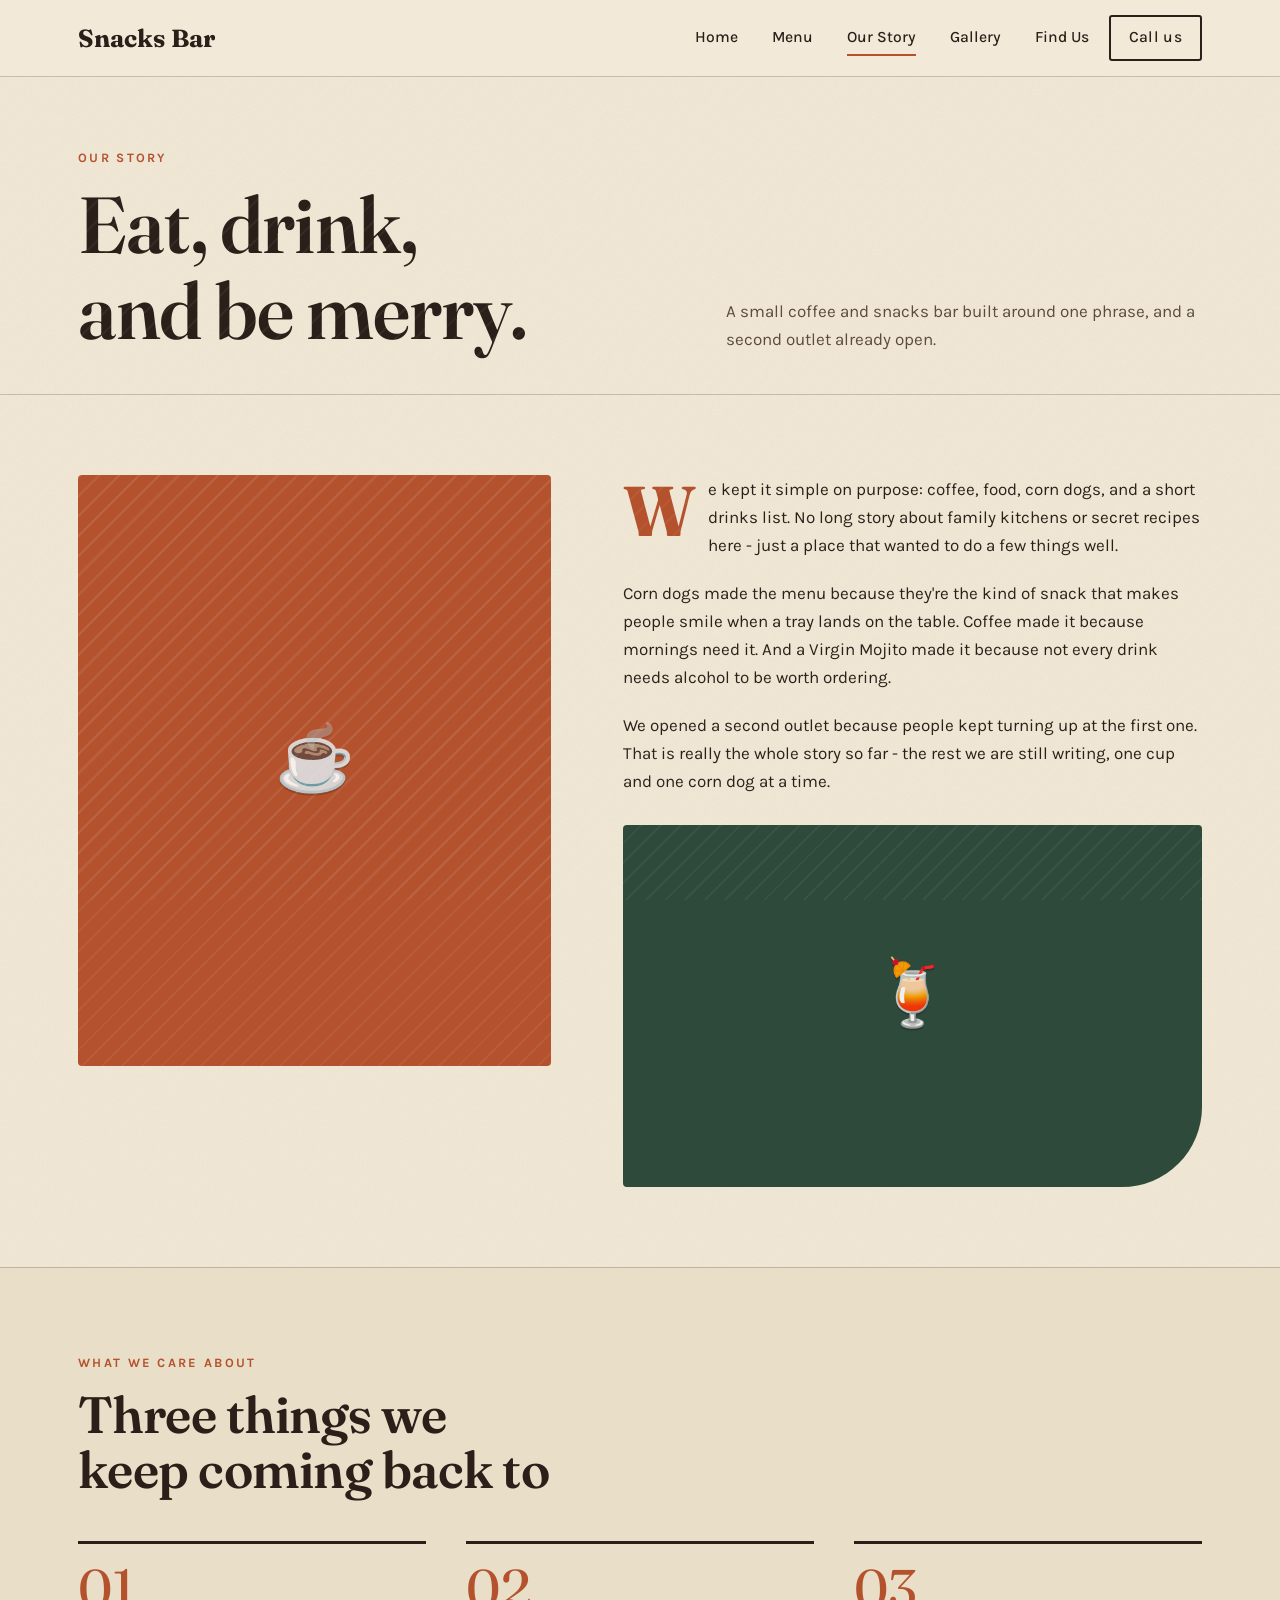
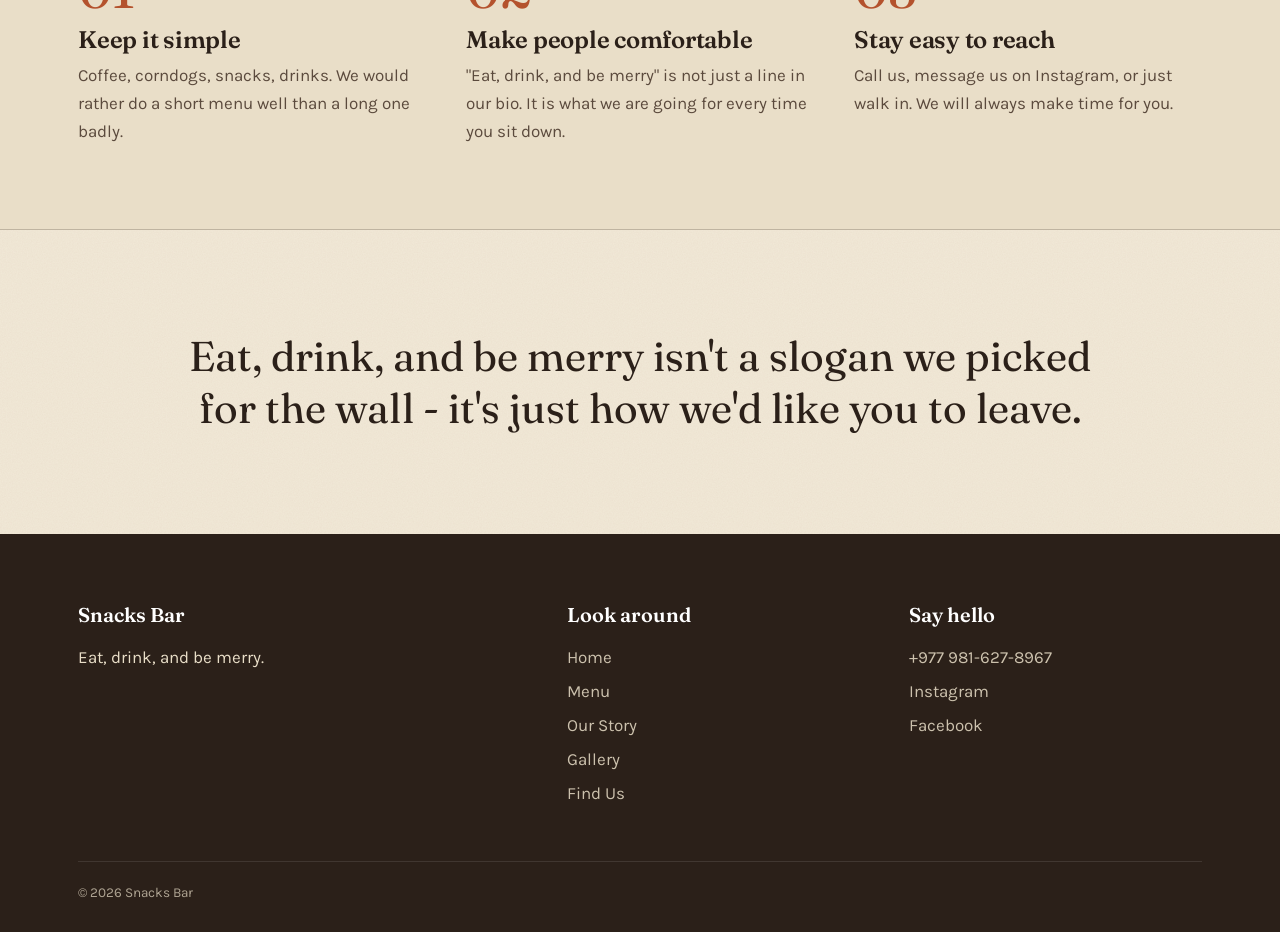
==== about.html @ d89cacc2 "message" ====
<!DOCTYPE html>
<html lang="en">
<head>
<meta charset="utf-8">
<meta name="viewport" content="width=device-width, initial-scale=1">
<title>Our Story | Snacks Bar</title>
<meta name="description" content="How Snacks Bar got started, and what we care about: coffee, corndogs, snacks and drinks.">
<link rel="stylesheet" href="assets/style.css">
</head>
<body data-page="about">
<div id="site-head"></div>
<div class="page-top"><div class="wrap">
  <div><span class="eyebrow">Our story</span><h1>Eat, drink,<br>and be merry.</h1></div>
  <p>A small coffee and snacks bar built around one phrase, and a second outlet already open.</p>
</div></div>

<div class="wrap about-grid">
  <div>
    <div class="tile tone-terra"><span class="g">☕</span></div>
  </div>
  <div class="prose">
    <p>We kept it simple on purpose: coffee, food, corn dogs, and a short drinks list. No long story about family kitchens or secret recipes here - just a place that wanted to do a few things well.</p>
    <p>Corn dogs made the menu because they're the kind of snack that makes people smile when a tray lands on the table. Coffee made it because mornings need it. And a Virgin Mojito made it because not every drink needs alcohol to be worth ordering.</p>
    <p>We opened a second outlet because people kept turning up at the first one. That is really the whole story so far - the rest we are still writing, one cup and one corn dog at a time.</p>
    <div class="tile tone-green b"><span class="g">🍹</span></div>
  </div>
</div>

<section class="rules">
  <div class="wrap">
    <span class="eyebrow">What we care about</span>
    <h2>Three things we<br>keep coming back to</h2>
    <ol>
      <li><h3>Keep it simple</h3><p>Coffee, corndogs, snacks, drinks. We would rather do a short menu well than a long one badly.</p></li>
      <li><h3>Make people comfortable</h3><p>"Eat, drink, and be merry" is not just a line in our bio. It is what we are going for every time you sit down.</p></li>
      <li><h3>Stay easy to reach</h3><p>Call us, message us on Instagram, or just walk in. We will always make time for you.</p></li>
    </ol>
  </div>
</section>

<section class="pull"><div class="wrap">
  <blockquote>Eat, drink, and be merry isn't a slogan we picked for the wall - it's just how we'd like you to leave.</blockquote>
</div></section>
<div id="site-foot"></div>
<script src="assets/data.js"></script>
<script src="assets/site.js"></script>
</body>
</html>
---- assets/style.css ----
@import url('https://fonts.googleapis.com/css2?family=Fraunces:ital,opsz,wght@0,9..144,400;0,9..144,600;0,9..144,700;1,9..144,400&family=Karla:wght@400;500;700&family=Noto+Serif+Devanagari:wght@500;700&display=swap');

:root {
  --paper: #f2e9d8;
  --paper-2: #e9dec8;
  --ink: #2b2019;
  --ink-soft: #5b4a3d;
  --terra: #b4522d;
  --terra-dk: #8f3d1e;
  --green: #2e4a3b;
  --green-dk: #213629;
  --mustard: #d6a240;
  --line: rgba(43, 32, 25, .22);
  --serif: 'Fraunces', Georgia, serif;
  --sans: 'Karla', system-ui, sans-serif;
  --deva: 'Noto Serif Devanagari', serif;
  --wrap: 1180px;
}

* { box-sizing: border-box; margin: 0; padding: 0; }
html { scroll-behavior: smooth; }
body {
  font-family: var(--sans);
  font-size: 17px;
  line-height: 1.65;
  color: var(--ink);
  background-color: var(--paper);
  background-image: url("data:image/svg+xml;utf8,<svg xmlns='http://www.w3.org/2000/svg' width='160' height='160'><filter id='n'><feTurbulence type='fractalNoise' baseFrequency='.8' numOctaves='2' stitchTiles='stitch'/><feColorMatrix values='0 0 0 0 .3  0 0 0 0 .2  0 0 0 0 .1  0 0 0 .07 0'/></filter><rect width='100%' height='100%' filter='url(%23n)'/></svg>");
}
img { max-width: 100%; display: block; }
a { color: inherit; }
.wrap { max-width: var(--wrap); margin: 0 auto; padding: 0 28px; }

h1, h2, h3 { font-family: var(--serif); font-weight: 600; line-height: 1.08; letter-spacing: -.01em; }
h1 { font-size: clamp(2.8rem, 6.2vw, 5.4rem); }
h2 { font-size: clamp(2rem, 4vw, 3.2rem); }
h3 { font-size: 1.5rem; }
em { font-style: italic; font-weight: 400; }
.eyebrow { font-size: .8rem; letter-spacing: .18em; text-transform: uppercase; font-weight: 700; color: var(--terra); margin-bottom: 14px; display: block; }
.deva { font-family: var(--deva); }

/* ---------- header ---------- */
.site-head { position: sticky; top: 0; z-index: 50; background: var(--paper); border-bottom: 1px solid var(--line); }
.site-head .wrap { display: flex; align-items: center; justify-content: space-between; height: 76px; }
.brand { text-decoration: none; display: flex; align-items: baseline; gap: 10px; }
.brand b { font-family: var(--serif); font-size: 1.55rem; font-weight: 700; }
.brand span { font-family: var(--deva); font-size: .95rem; color: var(--terra); }
.nav { display: flex; gap: 6px; align-items: center; }
.nav a { text-decoration: none; padding: 8px 14px; font-weight: 500; font-size: .98rem; position: relative; }
.nav a:not(.btn)::after { content: ""; position: absolute; left: 14px; right: 14px; bottom: 3px; height: 2px; background: var(--terra); transform: scaleX(0); transform-origin: left; transition: transform .25s; }
.nav a:not(.btn):hover::after, .nav a.on::after { transform: scaleX(1); }
.burger { display: none; background: none; border: 1px solid var(--ink); border-radius: 4px; padding: 8px 12px; font: inherit; cursor: pointer; }

.btn { display: inline-block; text-decoration: none; padding: 13px 26px; border: 2px solid var(--ink); font-weight: 700; font-size: .95rem; letter-spacing: .02em; border-radius: 3px; transition: transform .15s, box-shadow .15s, background .15s; background: transparent; cursor: pointer; font-family: var(--sans); }
.btn:hover { transform: translate(-2px, -2px); box-shadow: 3px 3px 0 var(--ink); }
.btn.solid { background: var(--terra); border-color: var(--terra-dk); color: #fff; }
.btn.solid:hover { box-shadow: 3px 3px 0 var(--terra-dk); }
.btn.sm { padding: 8px 18px; }

/* ---------- placeholder art tiles ---------- */
.tile { position: relative; display: flex; align-items: center; justify-content: center; overflow: hidden; color: rgba(255,255,255,.92); }
.tile::before { content: ""; position: absolute; inset: 0; background: repeating-linear-gradient(135deg, rgba(255,255,255,.05) 0 2px, transparent 2px 14px); }
.tile .g { font-family: var(--deva); font-weight: 700; font-size: clamp(2rem, 5vw, 4rem); position: relative; text-align: center; line-height: 1.2; padding: 0 10px; text-shadow: 0 2px 0 rgba(0,0,0,.18); }
.tile img { position: absolute; inset: 0; width: 100%; height: 100%; object-fit: cover; }
.tone-terra { background: var(--terra); }
.tone-green { background: var(--green); }
.tone-mustard { background: var(--mustard); color: var(--ink); }
.tone-mustard .g { text-shadow: none; }
.tile .cap { position: absolute; left: 12px; bottom: 10px; font-size: .78rem; letter-spacing: .08em; text-transform: uppercase; font-weight: 700; opacity: .85; }

/* ---------- home hero ---------- */
.hero { padding: 64px 0 80px; }
.hero .wrap { display: grid; grid-template-columns: 1.15fr .85fr; gap: 56px; align-items: center; }
.hero h1 em { color: var(--terra); }
.hero p.lead { font-size: 1.2rem; max-width: 30em; margin: 24px 0 34px; color: var(--ink-soft); }
.hero .cta { display: flex; gap: 14px; flex-wrap: wrap; }
.hero-art { position: relative; }
.arch { border-radius: 999px 999px 6px 6px; aspect-ratio: 3/4; width: 100%; }
.arch .g { font-size: clamp(3rem, 7vw, 5.5rem); }
.stamp { position: absolute; left: -34px; bottom: 46px; width: 124px; height: 124px; border-radius: 50%; background: var(--mustard); color: var(--ink); display: flex; align-items: center; justify-content: center; text-align: center; font-weight: 700; font-size: .78rem; letter-spacing: .1em; text-transform: uppercase; line-height: 1.35; transform: rotate(-9deg); border: 2px dashed var(--ink); }

.strip { background: var(--green); color: var(--paper); overflow: hidden; border-block: 3px solid var(--ink); }
.strip div { display: flex; gap: 46px; padding: 16px 0; white-space: nowrap; width: max-content; animation: slide 38s linear infinite; font-family: var(--deva); font-size: 1.35rem; }
.strip span::after { content: "✦"; margin-left: 46px; color: var(--mustard); font-size: .9rem; }
@keyframes slide { to { transform: translateX(-50%); } }

/* ---------- home sections ---------- */
section.block { padding: 96px 0; }
.sec-head { display: flex; justify-content: space-between; align-items: end; gap: 30px; margin-bottom: 52px; flex-wrap: wrap; }
.sec-head p { max-width: 26em; color: var(--ink-soft); }

.picks { display: grid; grid-template-columns: repeat(3, 1fr); gap: 34px; align-items: start; }
.pick { text-decoration: none; display: block; }
.pick:nth-child(2) { margin-top: 56px; }
.pick:nth-child(3) { margin-top: 18px; }
.pick .tile { aspect-ratio: 4/5; border-radius: 4px; transition: transform .3s; }
.pick:nth-child(1) .tile { border-radius: 4px 80px 4px 4px; }
.pick:nth-child(2) .tile { border-radius: 80px 4px 4px 4px; }
.pick:hover .tile { transform: rotate(-1.2deg) scale(1.02); }
.pick h3 { margin-top: 18px; display: flex; justify-content: space-between; gap: 10px; align-items: baseline; }
.pick h3 small { font-family: var(--sans); font-size: 1rem; font-weight: 700; color: var(--terra); }
.pick p { color: var(--ink-soft); margin-top: 6px; }

.story { background: var(--paper-2); border-block: 1px solid var(--line); }
.story .wrap { display: grid; grid-template-columns: 1fr 1.2fr; gap: 70px; align-items: center; }
.story .tile { aspect-ratio: 1; border-radius: 50%; max-width: 440px; }
.story p { margin-top: 20px; max-width: 34em; }
.story p.big { font-family: var(--serif); font-size: 1.55rem; line-height: 1.4; font-weight: 400; }
.link-arrow { display: inline-block; margin-top: 26px; font-weight: 700; text-decoration: none; border-bottom: 2px solid var(--terra); padding-bottom: 2px; }
.link-arrow:hover { color: var(--terra); }

.visit { background: var(--green); color: var(--paper); }
.visit .wrap { display: grid; grid-template-columns: 1fr 1fr; gap: 70px; }
.visit .eyebrow { color: var(--mustard); }
.board { border: 2px solid rgba(242,233,216,.5); padding: 34px; border-radius: 4px; outline: 2px solid rgba(242,233,216,.25); outline-offset: 6px; }
.board dl div { display: flex; justify-content: space-between; padding: 14px 0; border-bottom: 1px dashed rgba(242,233,216,.35); gap: 20px; }
.board dl div:last-child { border: 0; }
.board dt { font-family: var(--serif); font-size: 1.15rem; }
.visit p { margin: 18px 0 28px; opacity: .88; max-width: 28em; }
.visit .btn { border-color: var(--paper); color: var(--paper); }
.visit .btn:hover { box-shadow: 3px 3px 0 var(--paper); }
.visit .btn.solid { background: var(--mustard); color: var(--ink); border-color: var(--mustard); }

/* ---------- footer ---------- */
.site-foot { background: var(--ink); color: var(--paper-2); padding: 64px 0 28px; }
.site-foot .cols { display: grid; grid-template-columns: 1.5fr 1fr 1fr; gap: 50px; }
.site-foot h4 { font-family: var(--serif); color: #fff; font-size: 1.25rem; margin-bottom: 12px; font-weight: 600; }
.site-foot a { text-decoration: none; opacity: .85; }
.site-foot a:hover { opacity: 1; color: var(--mustard); }
.site-foot li { list-style: none; margin: 6px 0; }
.site-foot .fine { margin-top: 48px; padding-top: 20px; border-top: 1px solid rgba(255,255,255,.15); font-size: .85rem; opacity: .7; display: flex; justify-content: space-between; flex-wrap: wrap; gap: 10px; }

/* ---------- page header (inner pages) ---------- */
.page-top { padding: 70px 0 40px; border-bottom: 1px solid var(--line); }
.page-top .wrap { display: flex; justify-content: space-between; align-items: end; gap: 40px; flex-wrap: wrap; }
.page-top p { max-width: 28em; color: var(--ink-soft); }

/* ---------- about ---------- */
.about-grid { display: grid; grid-template-columns: .9fr 1.1fr; gap: 72px; padding-block: 80px; align-items: start; }
.about-grid .tile { aspect-ratio: 4/5; border-radius: 4px; position: sticky; top: 110px; }
.about-grid .tile.b { aspect-ratio: 16/10; position: static; margin-top: 30px; border-radius: 4px 4px 80px 4px; }
.prose p { margin-bottom: 20px; max-width: 36em; }
.prose p:first-of-type::first-letter { font-family: var(--serif); font-weight: 700; font-size: 4.4rem; float: left; line-height: .8; padding: 8px 12px 0 0; color: var(--terra); }
.rules { background: var(--paper-2); border-block: 1px solid var(--line); padding: 84px 0; }
.rules ol { list-style: none; counter-reset: r; display: grid; grid-template-columns: repeat(3, 1fr); gap: 40px; margin-top: 44px; }
.rules li { counter-increment: r; border-top: 3px solid var(--ink); padding-top: 18px; }
.rules li::before { content: "0" counter(r); font-family: var(--serif); font-size: 3.4rem; color: var(--terra); display: block; line-height: 1; margin-bottom: 10px; }
.rules li h3 { margin-bottom: 8px; }
.rules li p { color: var(--ink-soft); }
.pull { padding: 100px 0; text-align: center; }
.pull blockquote { font-family: var(--serif); font-size: clamp(1.7rem, 3.4vw, 2.6rem); max-width: 22em; margin: 0 auto; line-height: 1.25; font-weight: 400; }
.pull blockquote em { color: var(--terra); }

/* ---------- menu page ---------- */
.menu-tabs { position: sticky; top: 76px; z-index: 40; background: var(--paper); border-bottom: 1px solid var(--line); }
.menu-tabs .wrap { display: flex; gap: 8px; overflow-x: auto; padding-block: 12px; scrollbar-width: none; }
.menu-tabs a { white-space: nowrap; text-decoration: none; padding: 7px 16px; border: 1.5px solid var(--line); border-radius: 40px; font-weight: 500; font-size: .93rem; }
.menu-tabs a:hover, .menu-tabs a.on { background: var(--ink); color: var(--paper); border-color: var(--ink); }
.menu-cat { padding: 64px 0 10px; scroll-margin-top: 140px; }
.menu-cat > .wrap { display: grid; grid-template-columns: 240px 1fr; gap: 56px; }
.menu-cat h2 { font-size: 2.2rem; }
.menu-cat .np { font-family: var(--deva); color: var(--terra); font-size: 1.2rem; margin-top: 6px; }
.dish { display: flex; align-items: baseline; gap: 10px; text-decoration: none; padding: 16px 0; border-bottom: 1px solid var(--line); }
.dish:first-child { padding-top: 0; }
.dish .nm { font-family: var(--serif); font-size: 1.28rem; font-weight: 600; white-space: nowrap; }
.dish .lead-dots { flex: 1; border-bottom: 2px dotted var(--ink-soft); opacity: .45; transform: translateY(-5px); min-width: 20px; }
.dish .pr { font-weight: 700; white-space: nowrap; }
.dish-wrap { display: block; }
.dish-wrap p { font-size: .95rem; color: var(--ink-soft); max-width: 36em; margin-top: -6px; padding-bottom: 14px; }
.dish-item { border-bottom: 1px solid var(--line); padding: 16px 0 14px; text-decoration: none; display: block; }
.dish-item:first-child { padding-top: 0; }
.dish-item .row { display: flex; align-items: baseline; gap: 10px; }
.dish-item .nm { font-family: var(--serif); font-size: 1.28rem; font-weight: 600; }
.dish-item .lead-dots { flex: 1; border-bottom: 2px dotted var(--ink-soft); opacity: .45; transform: translateY(-5px); }
.dish-item .pr { font-weight: 700; }
.dish-item p { font-size: .96rem; color: var(--ink-soft); margin-top: 4px; max-width: 36em; }
.dish-item:hover .nm { color: var(--terra); }
.dish-item .more { font-size: .8rem; letter-spacing: .1em; text-transform: uppercase; color: var(--terra); font-weight: 700; opacity: 0; transition: opacity .2s; }
.dish-item:hover .more { opacity: 1; }
.heat { display: inline-flex; gap: 3px; vertical-align: middle; margin-left: 6px; }
.heat i { width: 7px; height: 7px; border-radius: 50%; background: var(--terra); }
.heat i.off { background: transparent; border: 1px solid var(--ink-soft); opacity: .5; }
.note { text-align: center; color: var(--ink-soft); padding-block: 60px 90px; font-size: .95rem; }

/* ---------- gallery ---------- */
.masonry { columns: 3; column-gap: 22px; padding: 64px 0 100px; }
.masonry figure { break-inside: avoid; margin-bottom: 22px; cursor: zoom-in; }
.masonry .tile { width: 100%; border-radius: 3px; transition: transform .3s; }
.masonry figure:nth-child(3n+1) .tile { border-radius: 3px 40px 3px 3px; }
.masonry figure:nth-child(3n+2) .tile { border-radius: 40px 3px 3px 3px; }
.masonry figure:hover .tile { transform: rotate(-.8deg); }
.masonry figcaption { font-size: .88rem; color: var(--ink-soft); padding: 8px 2px 0; font-style: italic; font-family: var(--serif); }
.lightbox { position: fixed; inset: 0; background: rgba(33,24,18,.92); z-index: 100; display: none; align-items: center; justify-content: center; padding: 30px; }
.lightbox.open { display: flex; }
.lightbox .tile { width: min(760px, 90vw); height: min(70vh, 560px); border-radius: 6px; }
.lightbox button { position: absolute; top: 20px; right: 26px; background: none; border: 0; color: #fff; font-size: 2.2rem; cursor: pointer; }
.lightbox .lb-cap { position: absolute; bottom: 28px; left: 0; right: 0; text-align: center; color: #fff; font-family: var(--serif); font-style: italic; }

/* ---------- contact ---------- */
.contact-grid { display: grid; grid-template-columns: 1fr 1.1fr; gap: 64px; padding-block: 76px 40px; }
.contact-list > div { padding: 24px 0; border-bottom: 1px solid var(--line); display: grid; grid-template-columns: 120px 1fr; gap: 14px; }
.contact-list > div:first-child { padding-top: 0; }
.contact-list h3 { font-family: var(--sans); font-size: .8rem; letter-spacing: .16em; text-transform: uppercase; color: var(--terra); font-weight: 700; padding-top: 5px; }
.contact-list p, .contact-list a { font-size: 1.15rem; font-family: var(--serif); }
.contact-list .btn { margin-top: 14px; font-family: var(--sans); font-size: .92rem; }
.contact-list .btns { grid-column: 2; display: flex; gap: 10px; flex-wrap: wrap; }
.mapbox { border: 2px solid var(--ink); border-radius: 4px; overflow: hidden; min-height: 460px; box-shadow: 10px 10px 0 var(--green); background: var(--paper-2); }
.mapbox iframe { width: 100%; height: 100%; min-height: 460px; border: 0; filter: sepia(.35) saturate(.85); }
.map-fallback { height: 100%; min-height: 460px; display: flex; flex-direction: column; align-items: center; justify-content: center; text-align: center; gap: 18px; padding: 40px; }
.map-fallback p { font-family: var(--serif); font-size: 1.3rem; max-width: 24em; }
.map-fallback .btns { display: flex; gap: 10px; flex-wrap: wrap; justify-content: center; }
.getting { padding-block: 30px 100px; }
.getting .cols { display: grid; grid-template-columns: repeat(3, 1fr); gap: 34px; margin-top: 30px; }
.getting .cols div { background: var(--paper-2); padding: 26px; border-radius: 4px; border-left: 4px solid var(--mustard); }
.getting h3 { font-size: 1.2rem; margin-bottom: 8px; }
.getting p { color: var(--ink-soft); font-size: .98rem; }

/* ---------- item detail ---------- */
.crumbs { padding: 28px 0 0; font-size: .9rem; color: var(--ink-soft); }
.crumbs a { text-decoration: none; border-bottom: 1px solid var(--line); }
.item { display: grid; grid-template-columns: 1.05fr 1fr; gap: 70px; padding: 36px 0 90px; align-items: start; }
.item .tile { aspect-ratio: 1; border-radius: 6px 120px 6px 6px; position: sticky; top: 110px; }
.item .tile .g { font-size: clamp(3rem, 7vw, 5.5rem); }
.item h1 { font-size: clamp(2.4rem, 4.8vw, 4rem); margin-bottom: 12px; }
.item .meta { display: flex; gap: 22px; align-items: center; margin: 18px 0 26px; flex-wrap: wrap; }
.item .price { font-family: var(--serif); font-size: 2rem; font-weight: 600; color: var(--terra); }
.item .price small { font-size: .9rem; font-family: var(--sans); color: var(--ink-soft); font-weight: 400; margin-right: 4px; }
.item .spice { font-size: .85rem; letter-spacing: .08em; text-transform: uppercase; font-weight: 700; padding: 6px 12px; border: 1.5px solid var(--ink); border-radius: 30px; }
.item .intro { font-size: 1.2rem; font-family: var(--serif); line-height: 1.45; margin-bottom: 22px; }
.item h2 { font-size: 1.4rem; margin: 34px 0 12px; }
.inside li { list-style: none; padding: 9px 0 9px 26px; border-bottom: 1px dashed var(--line); position: relative; }
.inside li::before { content: "✦"; position: absolute; left: 0; color: var(--mustard); font-size: .8rem; top: 13px; }
.pairs { display: grid; grid-template-columns: 1fr 1fr; gap: 16px; margin-top: 8px; }
.pairs a { display: flex; align-items: center; gap: 14px; text-decoration: none; border: 1.5px solid var(--ink); padding: 10px 14px 10px 10px; border-radius: 4px; transition: transform .15s, box-shadow .15s; }
.pairs a:hover { transform: translate(-2px,-2px); box-shadow: 3px 3px 0 var(--ink); }
.pairs .tile { width: 52px; height: 52px; border-radius: 50%; flex: none; }
.pairs .tile .g { font-size: .8rem; padding: 0; }
.pairs b { font-family: var(--serif); display: block; line-height: 1.2; }
.pairs span { font-size: .85rem; color: var(--ink-soft); }
.pn { display: flex; justify-content: space-between; border-top: 1px solid var(--line); padding: 28px 0 70px; gap: 20px; }
.pn a { text-decoration: none; font-family: var(--serif); font-size: 1.2rem; max-width: 45%; }
.pn a small { display: block; font-family: var(--sans); font-size: .78rem; letter-spacing: .14em; text-transform: uppercase; color: var(--terra); font-weight: 700; }
.pn a:hover b { text-decoration: underline; }
.pn .r { text-align: right; margin-left: auto; }

/* ---------- responsive ---------- */
@media (max-width: 920px) {
  .hero .wrap, .story .wrap, .visit .wrap, .about-grid, .contact-grid, .item { grid-template-columns: 1fr; gap: 40px; }
  .picks { grid-template-columns: 1fr; }
  .pick:nth-child(n) { margin-top: 0; }
  .stamp { left: 10px; }
  .menu-cat > .wrap { grid-template-columns: 1fr; gap: 20px; }
  .rules ol, .getting .cols { grid-template-columns: 1fr; }
  .masonry { columns: 2; }
  .about-grid .tile, .item .tile { position: static; }
  .site-foot .cols { grid-template-columns: 1fr; gap: 30px; }
  .story .tile { max-width: 320px; }
  .burger { display: block; }
  .nav { position: absolute; top: 76px; left: 0; right: 0; background: var(--paper); flex-direction: column; align-items: stretch; padding: 10px 28px 24px; border-bottom: 1px solid var(--line); display: none; }
  .nav.open { display: flex; }
  .nav a { padding: 14px 0; border-bottom: 1px solid var(--line); }
  .nav a::after { display: none; }
  .nav .btn { margin-top: 12px; text-align: center; }
}
@media (max-width: 560px) {
  body { font-size: 16px; }
  .masonry { columns: 1; }
  .contact-list > div { grid-template-columns: 1fr; gap: 4px; }
  .contact-list .btns { grid-column: 1; }
  .pairs { grid-template-columns: 1fr; }
  .brand span { display: none; }
}
@media (prefers-reduced-motion: reduce) { .strip div { animation: none; } * { transition: none !important; } }
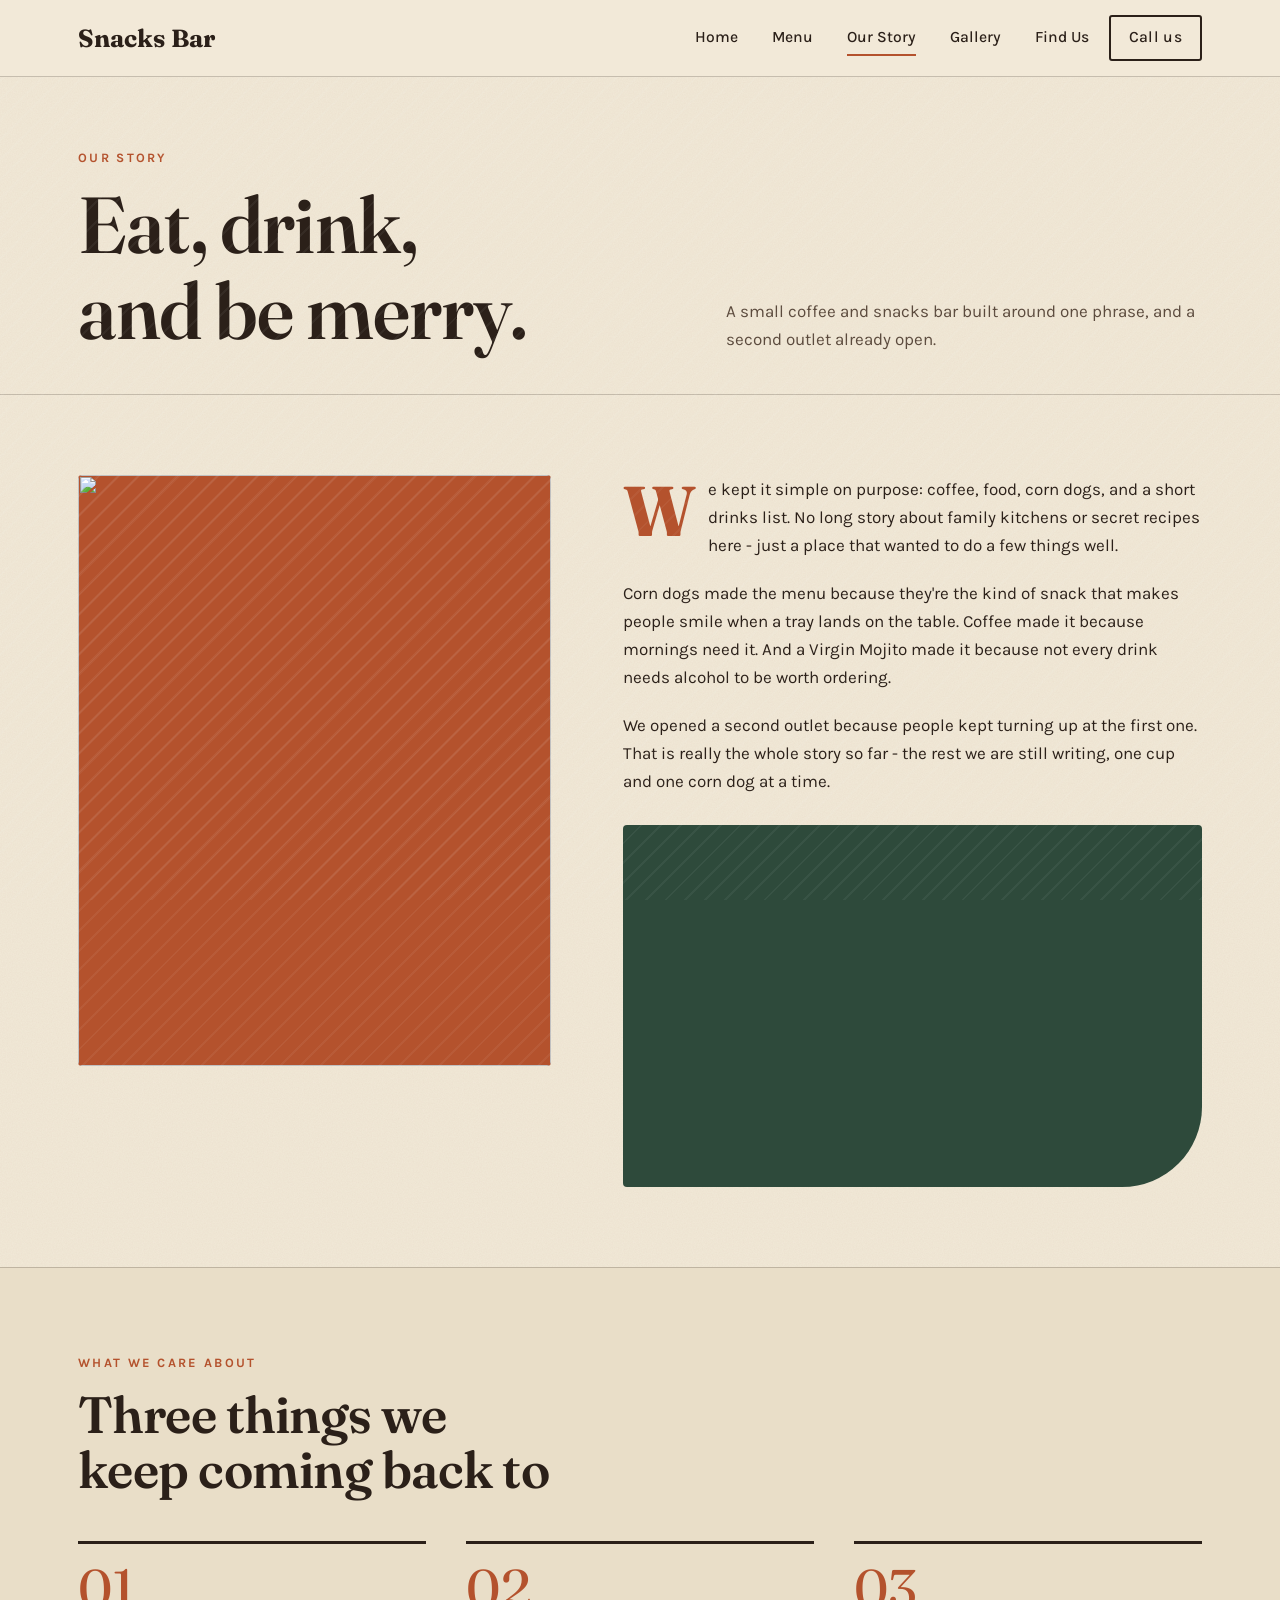
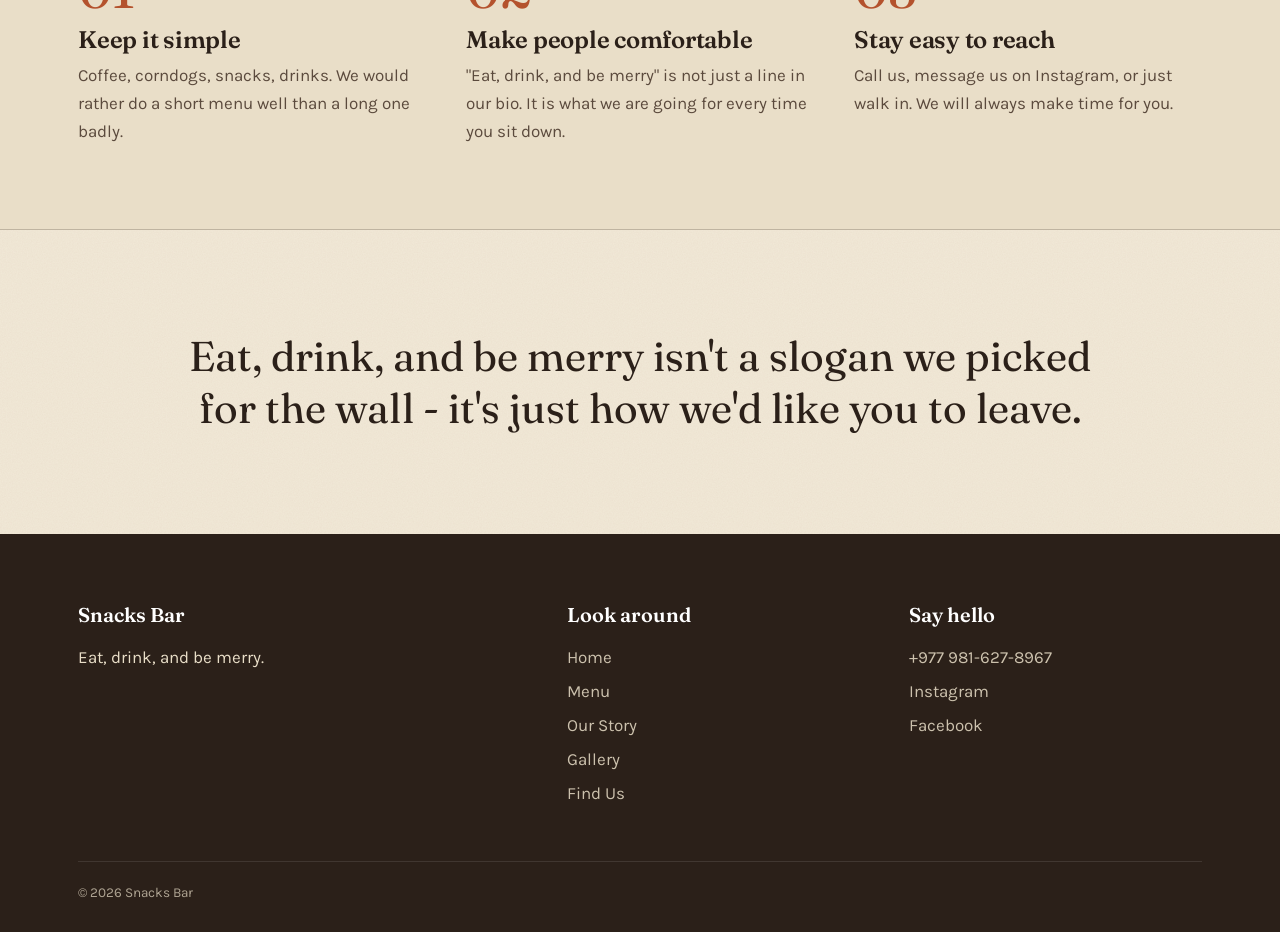
==== commit 3722bd15: "updated with image and js" ====
--- a/about.html
+++ b/about.html
@@ -16,13 +16,15 @@
 
 <div class="wrap about-grid">
   <div>
-    <div class="tile tone-terra"><span class="g">☕</span></div>
+    <div class="tile tone-terra">
+    	<img class="tile tone-terra" src="assets/images/snackbar_store_image.jpg" />
+    </div>
   </div>
   <div class="prose">
     <p>We kept it simple on purpose: coffee, food, corn dogs, and a short drinks list. No long story about family kitchens or secret recipes here - just a place that wanted to do a few things well.</p>
     <p>Corn dogs made the menu because they're the kind of snack that makes people smile when a tray lands on the table. Coffee made it because mornings need it. And a Virgin Mojito made it because not every drink needs alcohol to be worth ordering.</p>
     <p>We opened a second outlet because people kept turning up at the first one. That is really the whole story so far - the rest we are still writing, one cup and one corn dog at a time.</p>
-    <div class="tile tone-green b"><span class="g">🍹</span></div>
+    <div class="tile tone-green b"><iframe title="Map to Snacks Bar" src="https://www.google.com/maps/embed?pb=!1m18!1m12!1m3!1d2990.1906675903715!2d84.43377079999999!3d27.685613500000002!2m3!1f0!2f0!3f0!3m2!1i1024!2i768!4f13.1!3m3!1m2!1s0x3994fba247abcf79%3A0x231c1ffbcd075aaf!2sSnacks%20Bar!5e1!3m2!1sen!2snp!4v1793528429001!5m2!1sen!2snp" style="display:block;width:100%;height:100%;border:0" loading="lazy" allowfullscreen referrerpolicy="strict-origin-when-cross-origin"></iframe></div>
   </div>
 </div>
 
--- a/assets/style.css
+++ b/assets/style.css
@@ -156,9 +156,13 @@
 .menu-tabs .wrap { display: flex; gap: 8px; overflow-x: auto; padding-block: 12px; scrollbar-width: none; }
 .menu-tabs a { white-space: nowrap; text-decoration: none; padding: 7px 16px; border: 1.5px solid var(--line); border-radius: 40px; font-weight: 500; font-size: .93rem; }
 .menu-tabs a:hover, .menu-tabs a.on { background: var(--ink); color: var(--paper); border-color: var(--ink); }
+.menu-tabs a.grp-start { margin-left: 14px; padding-left: 20px; border-left: 1.5px solid var(--line); }
+.menu-group-head { padding-top: 56px; }
+.menu-group:first-child .menu-group-head { padding-top: 28px; }
+.menu-group:not(:first-child) .menu-group-head { border-top: 1px solid var(--line); margin-top: 24px; }
 .menu-cat { padding: 64px 0 10px; scroll-margin-top: 140px; }
 .menu-cat > .wrap { display: grid; grid-template-columns: 240px 1fr; gap: 56px; }
-.menu-cat h2 { font-size: 2.2rem; }
+.menu-cat h3 { font-size: 2.2rem; }
 .menu-cat .np { font-family: var(--deva); color: var(--terra); font-size: 1.2rem; margin-top: 6px; }
 .dish { display: flex; align-items: baseline; gap: 10px; text-decoration: none; padding: 16px 0; border-bottom: 1px solid var(--line); }
 .dish:first-child { padding-top: 0; }
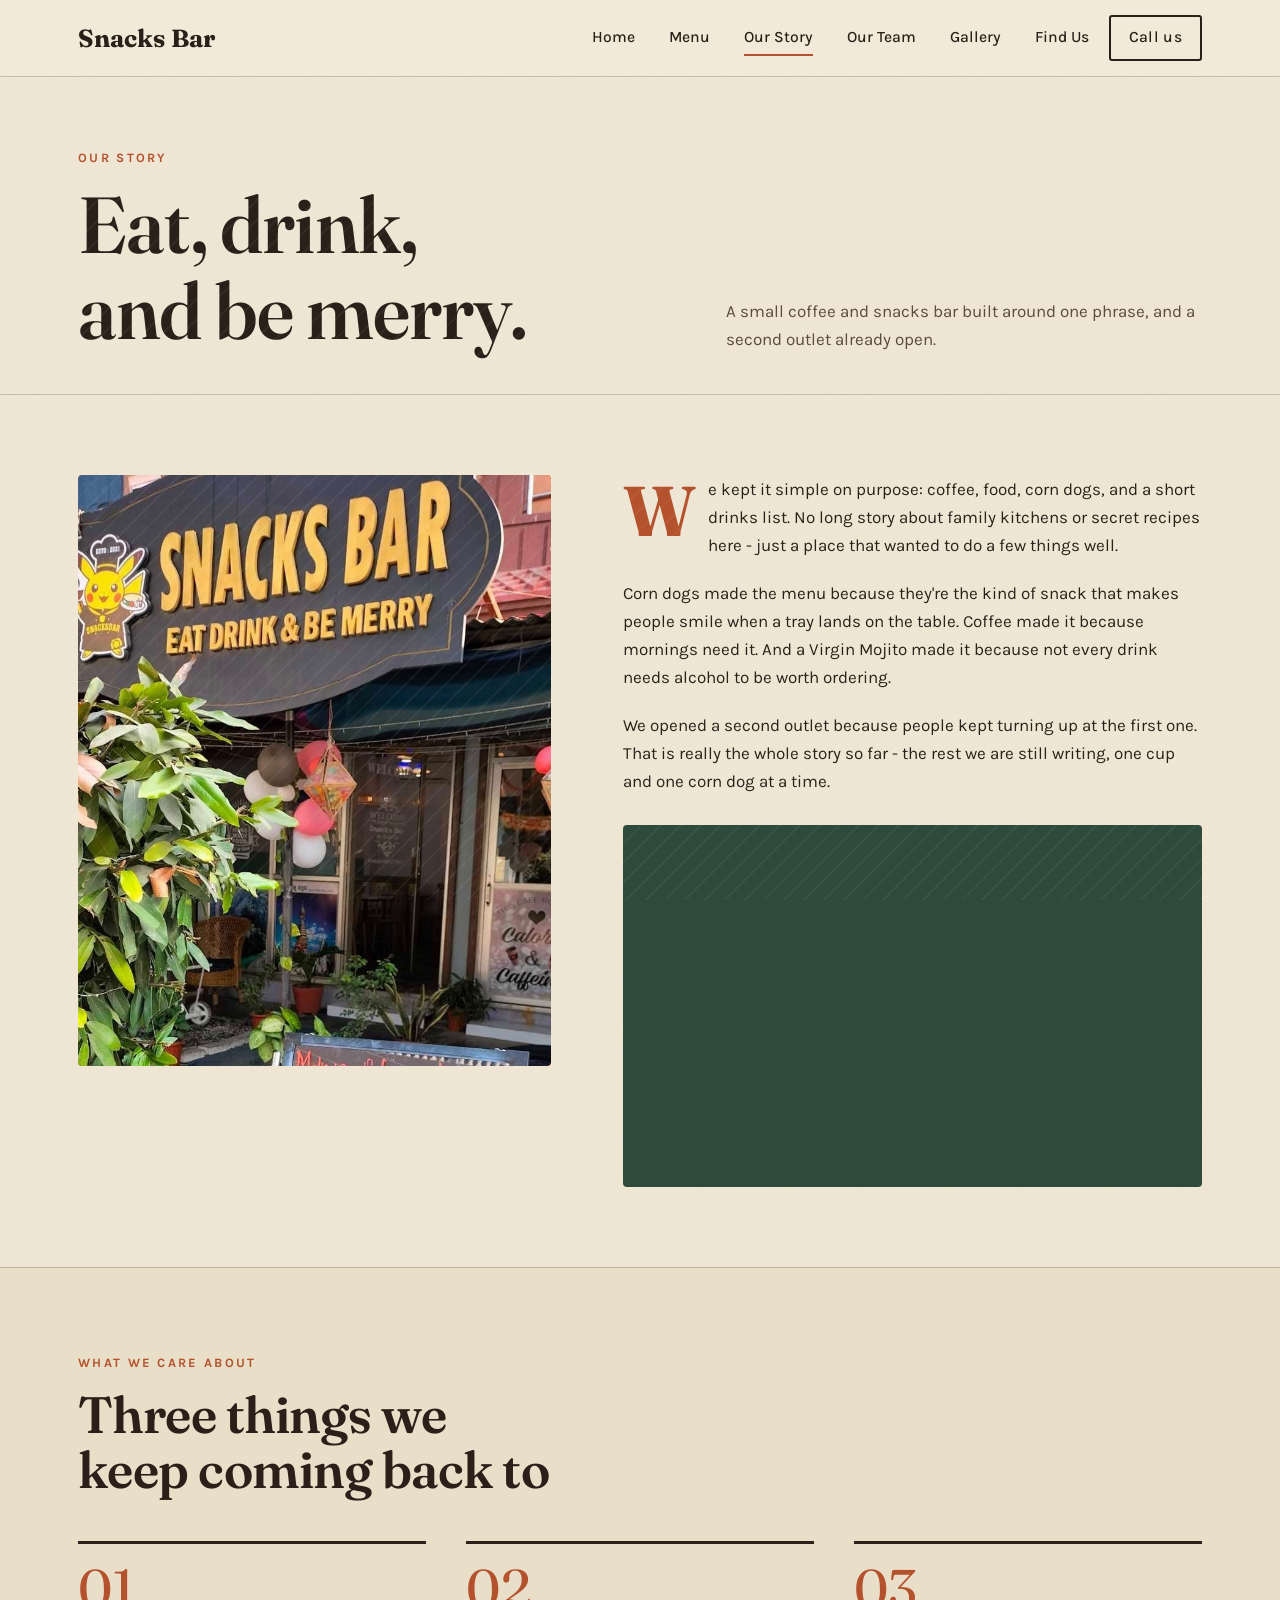
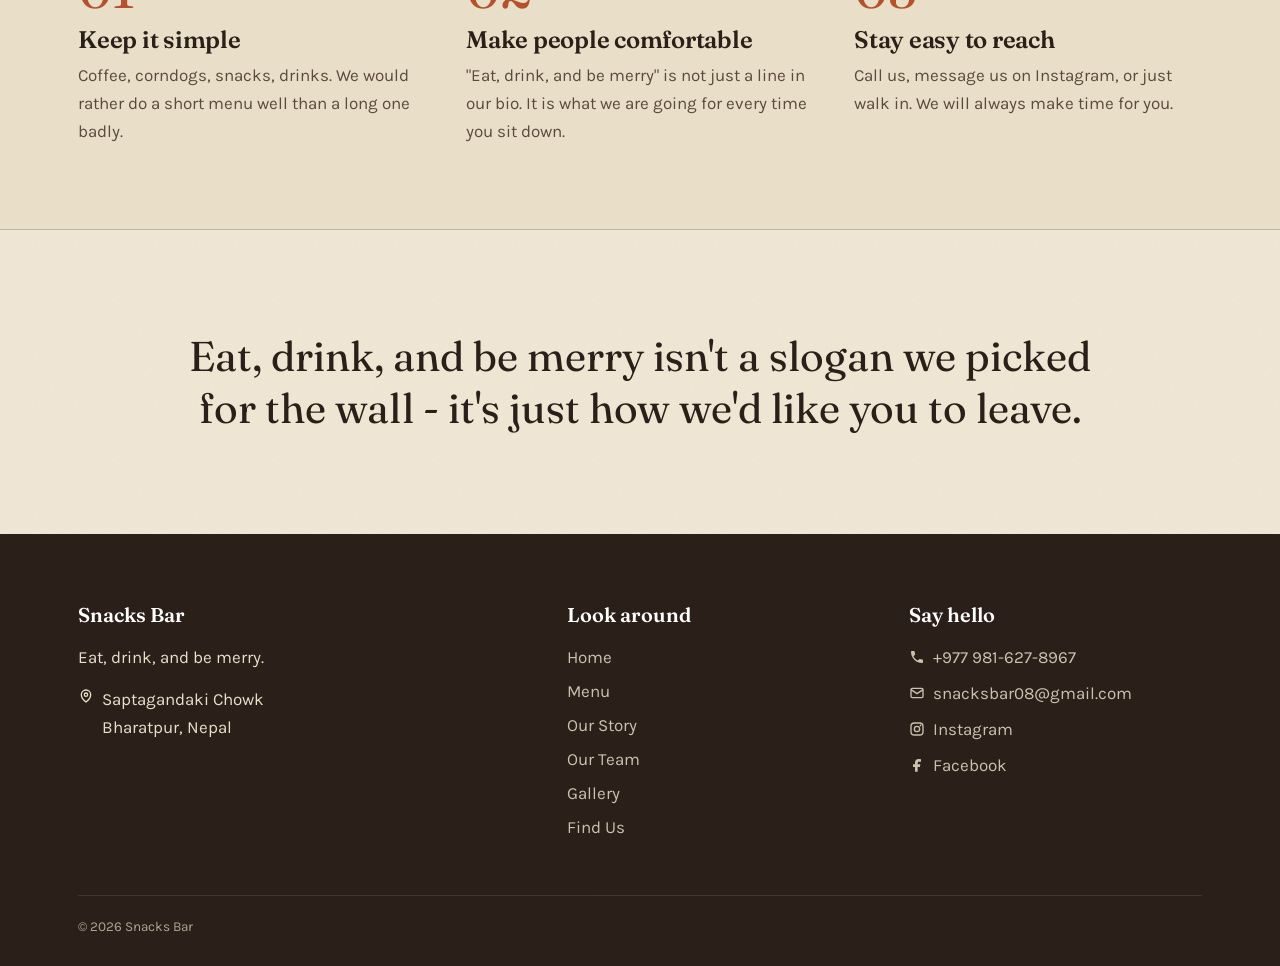
==== commit 45bafa56: "image fix" ====
--- a/about.html
+++ b/about.html
@@ -17,7 +17,7 @@
 <div class="wrap about-grid">
   <div>
     <div class="tile tone-terra">
-    	<img class="tile tone-terra" src="assets/images/snackbar_store_image.jpg" />
+    	<img class="tile tone-terra" src="assets/Images/Snackbar_Store_Image.jpg" alt="Snacks Bar storefront" />
     </div>
   </div>
   <div class="prose">
--- a/assets/style.css
+++ b/assets/style.css
@@ -61,7 +61,7 @@
 .tile { position: relative; display: flex; align-items: center; justify-content: center; overflow: hidden; color: rgba(255,255,255,.92); }
 .tile::before { content: ""; position: absolute; inset: 0; background: repeating-linear-gradient(135deg, rgba(255,255,255,.05) 0 2px, transparent 2px 14px); }
 .tile .g { font-family: var(--deva); font-weight: 700; font-size: clamp(2rem, 5vw, 4rem); position: relative; text-align: center; line-height: 1.2; padding: 0 10px; text-shadow: 0 2px 0 rgba(0,0,0,.18); }
-.tile img { position: absolute; inset: 0; width: 100%; height: 100%; object-fit: cover; }
+.tile img {  inset: 0; width: 100%; height: 100%; object-fit: cover; }
 .tone-terra { background: var(--terra); }
 .tone-green { background: var(--green); }
 .tone-mustard { background: var(--mustard); color: var(--ink); }
@@ -112,10 +112,13 @@
 .visit { background: var(--green); color: var(--paper); }
 .visit .wrap { display: grid; grid-template-columns: 1fr 1fr; gap: 70px; }
 .visit .eyebrow { color: var(--mustard); }
-.board { border: 2px solid rgba(242,233,216,.5); padding: 34px; border-radius: 4px; outline: 2px solid rgba(242,233,216,.25); outline-offset: 6px; }
-.board dl div { display: flex; justify-content: space-between; padding: 14px 0; border-bottom: 1px dashed rgba(242,233,216,.35); gap: 20px; }
+.board { border: 2px solid rgba(242,233,216,.5); padding: 34px; border-radius: 4px; outline: 2px solid rgba(242,233,216,.25); outline-offset: 6px; display: flex; flex-direction: column; justify-content: center; min-height: 220px; }
+.board dl div { display: flex; justify-content: space-between; align-items: baseline; padding: 14px 0; border-bottom: 1px dashed rgba(242,233,216,.35); gap: 20px; }
 .board dl div:last-child { border: 0; }
+.board dl div:only-child { padding: 20px 0; }
 .board dt { font-family: var(--serif); font-size: 1.15rem; }
+.board dl div:only-child dt { font-size: 1.35rem; }
+.board dl div:only-child dd { font-size: 1.35rem; font-weight: 700; color: var(--mustard); }
 .visit p { margin: 18px 0 28px; opacity: .88; max-width: 28em; }
 .visit .btn { border-color: var(--paper); color: var(--paper); }
 .visit .btn:hover { box-shadow: 3px 3px 0 var(--paper); }
@@ -128,6 +131,9 @@
 .site-foot a { text-decoration: none; opacity: .85; }
 .site-foot a:hover { opacity: 1; color: var(--mustard); }
 .site-foot li { list-style: none; margin: 6px 0; }
+.social-link { display: inline-flex; align-items: center; gap: 8px; }
+.foot-addr { display: flex; align-items: flex-start; gap: 8px; }
+.foot-addr svg { flex: none; margin-top: 3px; }
 .site-foot .fine { margin-top: 48px; padding-top: 20px; border-top: 1px solid rgba(255,255,255,.15); font-size: .85rem; opacity: .7; display: flex; justify-content: space-between; flex-wrap: wrap; gap: 10px; }
 
 /* ---------- page header (inner pages) ---------- */
@@ -138,7 +144,7 @@
 /* ---------- about ---------- */
 .about-grid { display: grid; grid-template-columns: .9fr 1.1fr; gap: 72px; padding-block: 80px; align-items: start; }
 .about-grid .tile { aspect-ratio: 4/5; border-radius: 4px; position: sticky; top: 110px; }
-.about-grid .tile.b { aspect-ratio: 16/10; position: static; margin-top: 30px; border-radius: 4px 4px 80px 4px; }
+.about-grid .tile.b { aspect-ratio: 16/10; position: static; margin-top: 30px; border-radius: 4px 4px 4px 4px; }
 .prose p { margin-bottom: 20px; max-width: 36em; }
 .prose p:first-of-type::first-letter { font-family: var(--serif); font-weight: 700; font-size: 4.4rem; float: left; line-height: .8; padding: 8px 12px 0 0; color: var(--terra); }
 .rules { background: var(--paper-2); border-block: 1px solid var(--line); padding: 84px 0; }
@@ -219,11 +225,19 @@
 .getting h3 { font-size: 1.2rem; margin-bottom: 8px; }
 .getting p { color: var(--ink-soft); font-size: .98rem; }
 
+/* ---------- team ---------- */
+.team-grid { display: grid; grid-template-columns: repeat(auto-fit, minmax(190px, 1fr)); gap: 28px; }
+.team-card { text-align: center; }
+.team-card .tile { aspect-ratio: 4/5; border-radius: 4px; max-width: 220px; margin: 0 auto 18px; }
+.team-card h3 { font-size: 1.15rem; margin-bottom: 6px; }
+.team-card .role { color: var(--terra); font-weight: 700; font-size: .82rem; letter-spacing: .04em; text-transform: uppercase; margin-bottom: 8px; }
+.team-card p { color: var(--ink-soft); font-size: .92rem; }
+
 /* ---------- item detail ---------- */
 .crumbs { padding: 28px 0 0; font-size: .9rem; color: var(--ink-soft); }
 .crumbs a { text-decoration: none; border-bottom: 1px solid var(--line); }
 .item { display: grid; grid-template-columns: 1.05fr 1fr; gap: 70px; padding: 36px 0 90px; align-items: start; }
-.item .tile { aspect-ratio: 1; border-radius: 6px 120px 6px 6px; position: sticky; top: 110px; }
+.item .tile { aspect-ratio: 1; position: sticky; top: 110px; }
 .item .tile .g { font-size: clamp(3rem, 7vw, 5.5rem); }
 .item h1 { font-size: clamp(2.4rem, 4.8vw, 4rem); margin-bottom: 12px; }
 .item .meta { display: flex; gap: 22px; align-items: center; margin: 18px 0 26px; flex-wrap: wrap; }
@@ -255,8 +269,10 @@
   .stamp { left: 10px; }
   .menu-cat > .wrap { grid-template-columns: 1fr; gap: 20px; }
   .rules ol, .getting .cols { grid-template-columns: 1fr; }
+  .team-grid { grid-template-columns: 1fr 1fr; }
   .masonry { columns: 2; }
   .about-grid .tile, .item .tile { position: static; }
+  .item .tile { aspect-ratio: auto; height: 220px; }
   .site-foot .cols { grid-template-columns: 1fr; gap: 30px; }
   .story .tile { max-width: 320px; }
   .burger { display: block; }
@@ -273,5 +289,7 @@
   .contact-list .btns { grid-column: 1; }
   .pairs { grid-template-columns: 1fr; }
   .brand span { display: none; }
+  .item .tile { height: 180px; }
+  .team-grid { grid-template-columns: 1fr; }
 }
 @media (prefers-reduced-motion: reduce) { .strip div { animation: none; } * { transition: none !important; } }
